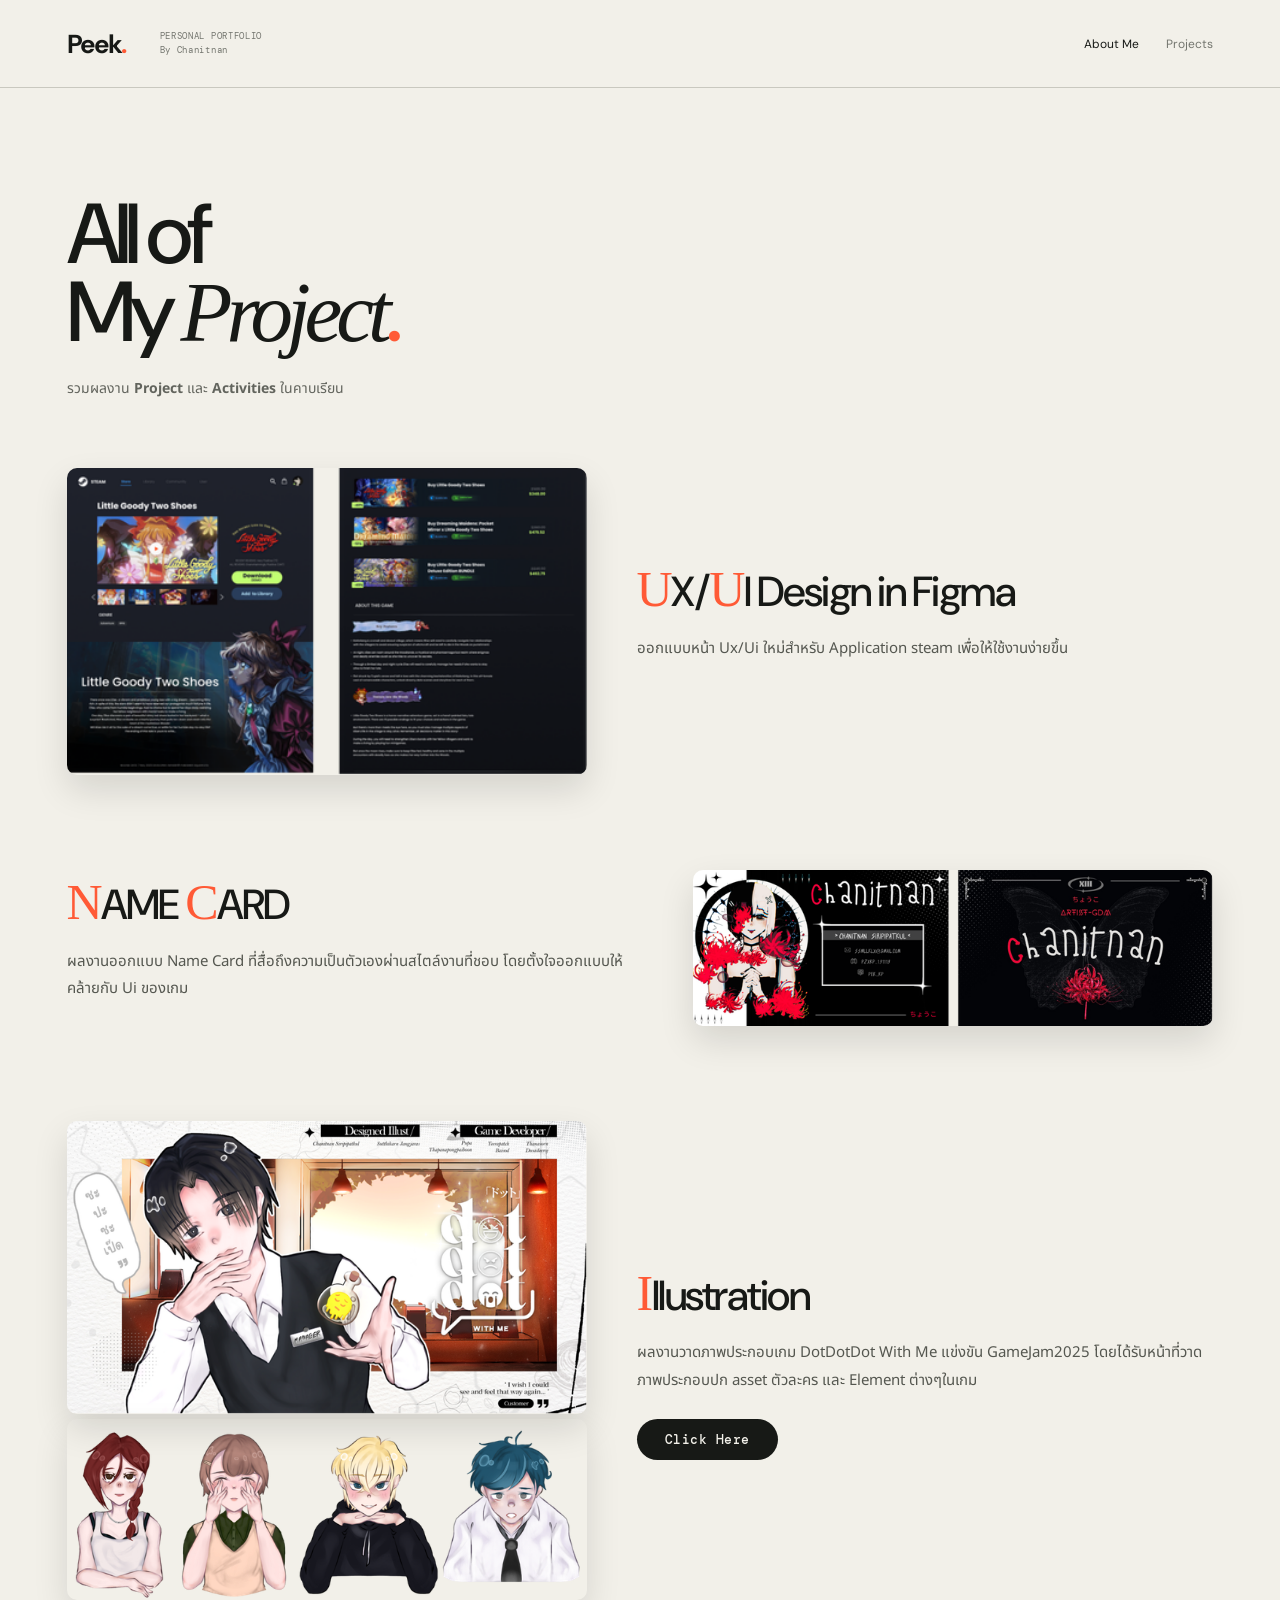
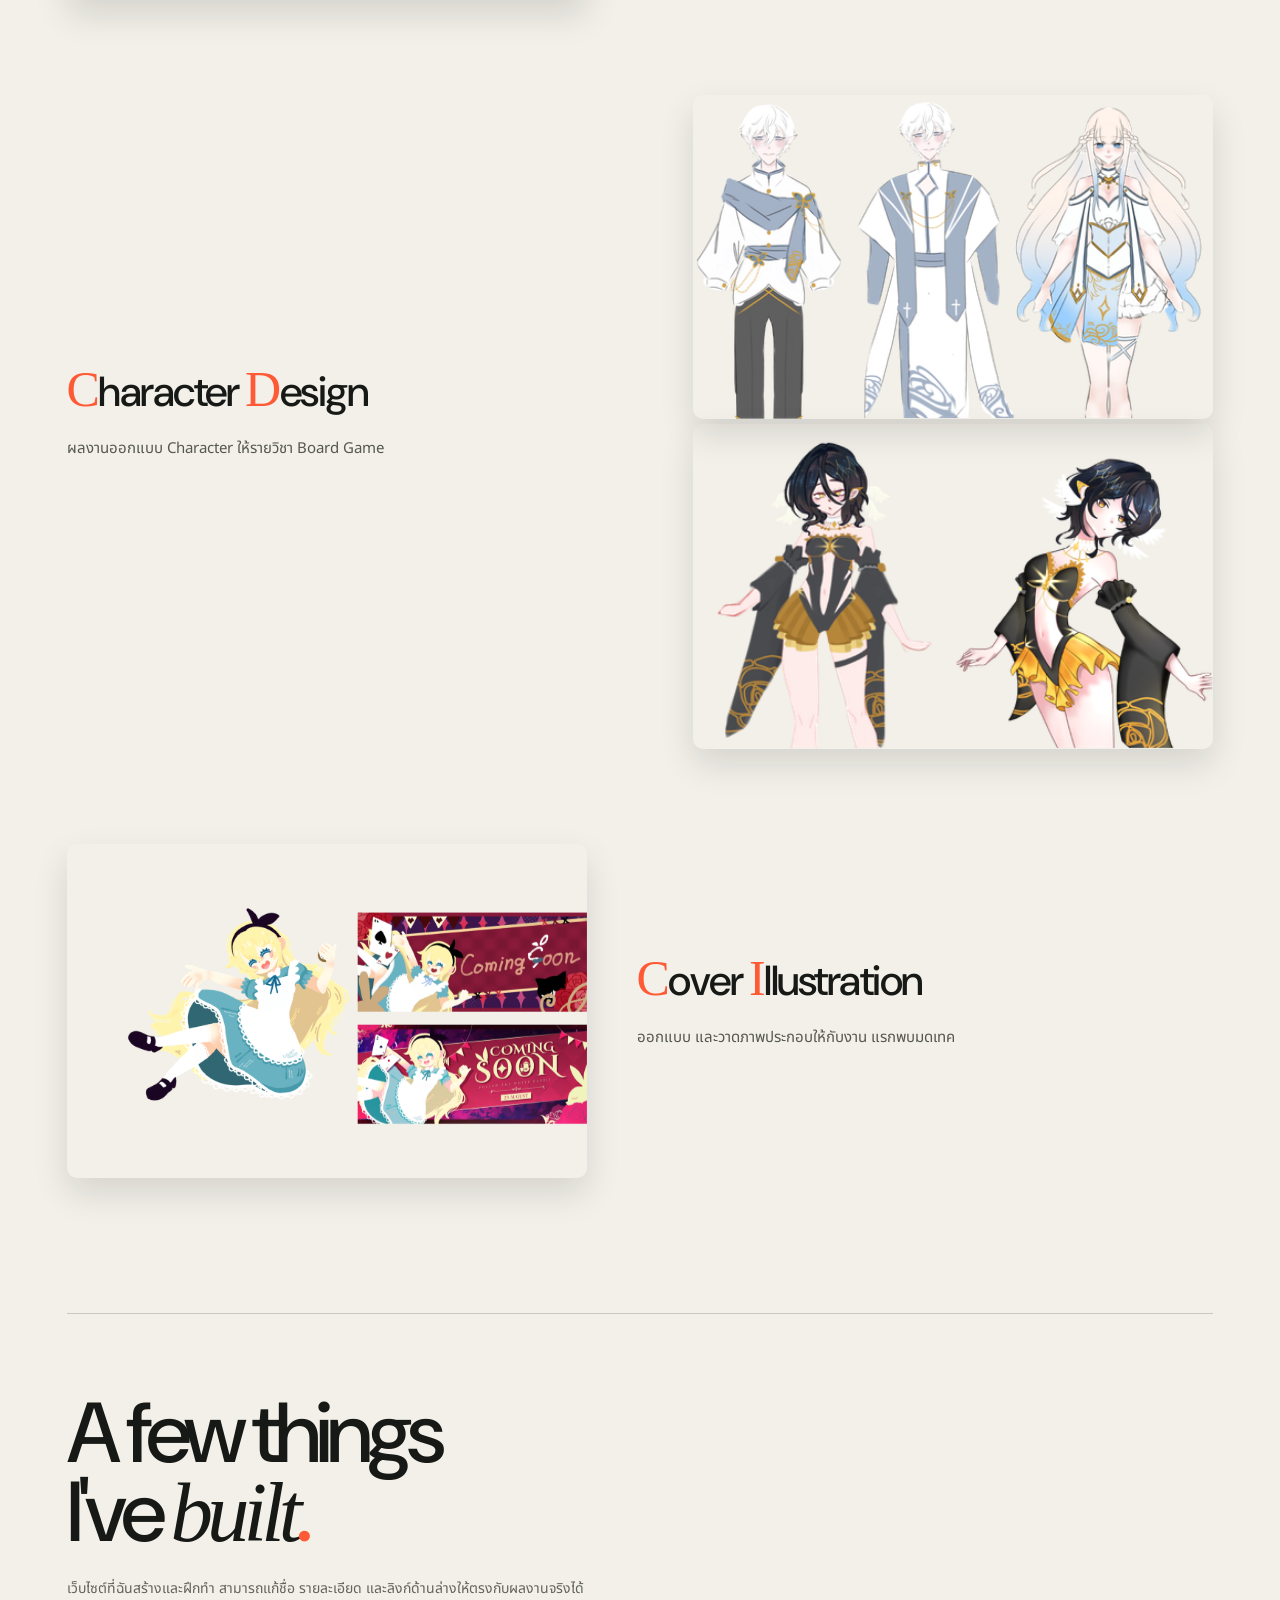
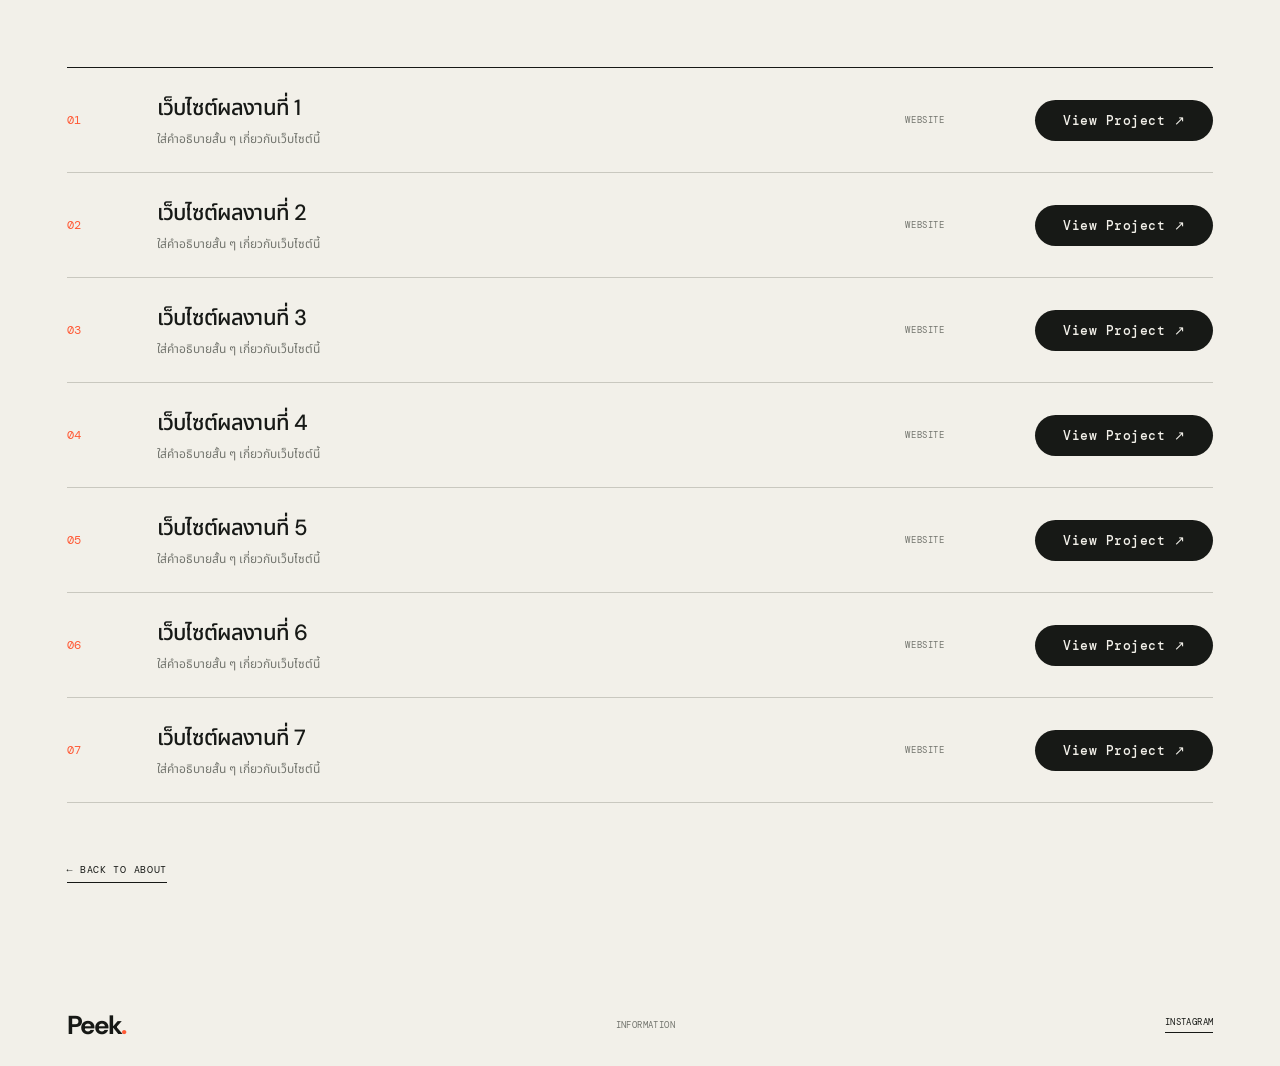
==== project.html @ ac76c355 "final" ====
<!DOCTYPE html>
<html lang="th">
<head>
  <meta charset="UTF-8">
  <meta name="viewport" content="width=device-width, initial-scale=1.0">
  <title>Projects — นางสาวชนิตว์นันท์ สิริพิพัฒน์กุล</title>
  <link rel="stylesheet" href="style.css">
</head>
<body>
   <header class="site_header">
        <a class="logo" href="index.html">Peek<span>.</span></a>
        <span class="header_note">
            PERSONAL PORTFOLIO<br>
            By Chanitnan
        </span>

        <div class="main01">
            <a class="current" href="index.html">About Me</a>
            <a href="project.html">Projects</a>
        </div>
    </header>
  <main class="projects_main section_01">    <h1>All of<br>My <em>Project</em><span class="period">.</span></h1>
    <p class="projects_lead">รวมผลงาน <strong>Project</strong> และ <strong>Activities</strong> ในคาบเรียน</p>
    <div class="project_showcase_01_list">
      <article class="showcase_item">
        <div class="showcase_img_01">
          <img src="/Pic/A1.png" alt="Ux/UiDesign">
        </div>
        <div class="showcase_info">
          <h2><span class="highlight_text">U</span>X/<span class="highlight_text">U</span>I Design in Figma</h2>
          <p>ออกแบบหน้า Ux/Ui ใหม่สำหรับ Application steam เพื่อให้ใช้งานง่ายขึ้น</p>
        </div>
      </article>

      <article class="showcase_item reverse">
        <div class="showcase_info">
          <h2><span class="highlight_text">N</span>AME <span class="highlight_text">C</span>ARD</h2>
          <p>ผลงานออกแบบ Name Card ที่สื่อถึงความเป็นตัวเองผ่านสไตล์งานที่ชอบ โดยตั้งใจออกแบบให้คล้ายกับ Ui ของเกม</p>
        </div>
        <div class="showcase_img_01">
          <img src="/Pic/A2.png" alt="">
        </div>
      </article>

      <article class="showcase_item">
        <div class="showcase_img_02">
          <img src="/Pic/A3.png" alt="">
          <img src="/Pic/A4.png" alt="">
        </div>
        <div class="showcase_info">
          <h2><span class="highlight_text">I</span>llustration</h2>
          <p>ผลงานวาดภาพประกอบเกม DotDotDot With Me แข่งขัน GameJam2025 โดยได้รับหน้าที่วาดภาพประกอบปก asset ตัวละคร และ Element ต่างๆในเกม</p>
          <a href="https://globalgamejam.org/games/2025/dot-dot-dot-me-6" target="_blank" rel="noopener" class="project_link_btn">Click Here</a>
        </div>
      </article>

      <article class="showcase_item reverse">
        <div class="showcase_info">
          <h2><span class="highlight_text">C</span>haracter <span class="highlight_text">D</span>esign</h2>
          <p>ผลงานออกแบบ Character ให้รายวิชา Board Game </p>
        </div>
        <div class="showcase_img_01">
          <img src="/Pic/A5.png" alt="">
          <img src="/Pic/A7.png" alt="">
        </div>
      </article>

      <article class="showcase_item">
        <div class="showcase_img_01">
          <img src="/Pic/A8.png" alt="">
        </div>
        <div class="showcase_info">
          <h2><span class="highlight_text">C</span>over <span class="highlight_text">I</span>llustration</h2>
          <p>ออกแบบ และวาดภาพประกอบให้กับงาน แรกพบมดเทค</p>
          
        </div>
      </article>

    </div>

    <div class="other_built_section">
      <h2 class="sub_built_title">A few things<br>I've <em>built</em><span class="period">.</span></h2>
      <p class="projects_lead">เว็บไซต์ที่ฉันสร้างและฝึกทำ สามารถแก้ชื่อ รายละเอียด และลิงก์ด้านล่างให้ตรงกับผลงานจริงได้</p>

      <div class="work_list">
        <article class="work_item">
          <span class="work_no">01</span>
          <div class="work_info">
            <h2>เว็บไซต์ผลงานที่ 1</h2>
            <p>ใส่คำอธิบายสั้น ๆ เกี่ยวกับเว็บไซต์นี้</p>
          </div>
          <span class="work_type">WEBSITE</span>
          <a href="projects/site1/index.html" target="_blank" rel="noopener" class="project_link_btn" aria-label="เปิดเว็บไซต์ผลงานที่ 1">View Project ↗</a>
        </article>

        <article class="work_item">
          <span class="work_no">02</span>
          <div class="work_info">
            <h2>เว็บไซต์ผลงานที่ 2</h2>
            <p>ใส่คำอธิบายสั้น ๆ เกี่ยวกับเว็บไซต์นี้</p>
          </div>
          <span class="work_type">WEBSITE</span>
          <a href="projects/site2/index.html" target="_blank" rel="noopener" class="project_link_btn" aria-label="เปิดเว็บไซต์ผลงานที่ 2">View Project ↗</a>
        </article>

        <article class="work_item">
          <span class="work_no">03</span>
          <div class="work_info">
            <h2>เว็บไซต์ผลงานที่ 3</h2>
            <p>ใส่คำอธิบายสั้น ๆ เกี่ยวกับเว็บไซต์นี้</p>
          </div>
          <span class="work_type">WEBSITE</span>
          <a href="projects/site3/index.html" target="_blank" rel="noopener" class="project_link_btn" aria-label="เปิดเว็บไซต์ผลงานที่ 3">View Project ↗</a>
        </article>

        <article class="work_item">
          <span class="work_no">04</span>
          <div class="work_info">
            <h2>เว็บไซต์ผลงานที่ 4</h2>
            <p>ใส่คำอธิบายสั้น ๆ เกี่ยวกับเว็บไซต์นี้</p>
          </div>
          <span class="work_type">WEBSITE</span>
          <a href="projects/site4/index.html" target="_blank" rel="noopener" class="project_link_btn" aria-label="เปิดเว็บไซต์ผลงานที่ 4">View Project ↗</a>
        </article>

        <article class="work_item">
          <span class="work_no">05</span>
          <div class="work_info">
            <h2>เว็บไซต์ผลงานที่ 5</h2>
            <p>ใส่คำอธิบายสั้น ๆ เกี่ยวกับเว็บไซต์นี้</p>
          </div>
          <span class="work_type">WEBSITE</span>
          <a href="projects/site5/index.html" target="_blank" rel="noopener" class="project_link_btn" aria-label="เปิดเว็บไซต์ผลงานที่ 5">View Project ↗</a>
        </article>

        <article class="work_item">
          <span class="work_no">06</span>
          <div class="work_info">
            <h2>เว็บไซต์ผลงานที่ 6</h2>
            <p>ใส่คำอธิบายสั้น ๆ เกี่ยวกับเว็บไซต์นี้</p>
          </div>
          <span class="work_type">WEBSITE</span>
          <a href="projects/site6/index.html" target="_blank" rel="noopener" class="project_link_btn" aria-label="เปิดเว็บไซต์ผลงานที่ 6">View Project ↗</a>
        </article>

        <article class="work_item">
          <span class="work_no">07</span>
          <div class="work_info">
            <h2>เว็บไซต์ผลงานที่ 7</h2>
            <p>ใส่คำอธิบายสั้น ๆ เกี่ยวกับเว็บไซต์นี้</p>
          </div>
          <span class="work_type">WEBSITE</span>
          <a href="projects/site7/index.html" target="_blank" rel="noopener" class="project_link_btn" aria-label="เปิดเว็บไซต์ผลงานที่ 7">View Project ↗</a>
        </article>
      </div>
    </div>

    <a class="back_link" href="index.html">← BACK TO ABOUT</a>
    </main>
    <footer class="site_footer">
        <a class="logo" href="index.html">Peek<span>.</span></a>
        <span>INFORMATION</span>
        <a href="https://www.instagram.com/kep_pk/">INSTAGRAM</a>
    </footer>
  
</body>
</html>
---- style.css ----
@import url('https://fonts.googleapis.com/css2?family=DM+Mono:wght@400;500&family=DM+Sans:wght@400;500;600;700&family=Noto+Sans+Thai:wght@300;400;500;600&display=swap');

:root {
    --paper: #f2f0e9;
    --ink: #171916;
    --muted: #73756e;
    --accent: #ff5a36;
    --line: #c9c8bf;
}

* {
    box-sizing: border-box;
}

html {
    scroll-behavior: smooth;
}

body {
    margin: 0px;
    background: var(--paper);
    color: var(--ink);
    font-family: 'DM Sans', 'Noto Sans Thai', sans-serif;
}

a {
    color: inherit;
    text-decoration: none;
}

.site_header {
    height: 88px;
    padding: 0px 5.2%;
    display: flex;
    align-items: center;
    border-bottom: 1px solid var(--line);
    gap: 34px;
}

.logo {
    font-size: 26px;
    letter-spacing: -1.8px;
    font-weight: 700;
    line-height: 1;
}

.logo span,
.period {
    color: var(--accent);
}

.header_note {
    font: 9px/1.5 'DM Mono', monospace;
    color: var(--muted);
    letter-spacing: 0.7px;
}

.main01 {
    display: flex;
    gap: 27px;
    margin-left: auto;
}

.main01 a,
.menu_contact {
    font-size: 12px;
}

.main01 a {
    color: var(--muted);
    transition: color 0.2s;
}

.main01 a:hover,
.main01 a.current {
    color: var(--ink);
}

.main01 sup {
    font: 9px 'DM Mono', monospace;
    color: var(--accent);
}

.menu_contact {
    border-bottom: 1px solid var(--ink);
    padding: 0px 0px 5px;
    margin-left: 25px;
}

.section_01 {
    width: 89.6%;
    max-width: 1180px;
    margin: 0px auto;
}

.intro {
    padding: 32px 0px 105px;
}

.intro_topline,
.section_heading {
    display: flex;
    justify-content: space-between;
    gap: 15px;
    color: var(--muted);
    font: 10px 'DM Mono', monospace;
    letter-spacing: 0.5px;
}

.intro_content_01 {
    display: flex;
    align-items: center;
    justify-content: space-between;
    gap: 50px;
    margin-top: 35px;
}

.intro_text {
    flex: 1;
}

.intro_image_container {
    flex: 0 0 400px;
}

.profile_img {
    width: 100%;
    max-width: 380px;
    height: 520px;
    object-fit: cover;
    border-radius: 36px;
    border: none;
    box-shadow: 0px 20px 40px rgba(0, 0, 0, 0.15);
}

h1 {
    font-size: 85px;
    font-weight: 500;
    letter-spacing: -6px;
    line-height: 0.92;
    margin: 20px 0px 30px;
}

h1 em,
.sub_built_title em,
.highlight_text,
.working_inner h2 em {
    font-family: Georgia, serif;
    font-weight: 400;
}

.intro_bottom {
    display: flex;
    align-items: flex-end;
    justify-content: space-between;
    gap: 35px;
}

.intro_description {
    font-family: 'Noto Sans Thai', sans-serif;
    font-size: 16px;
    line-height: 1.9;
    margin: 0px;
    max-width: 520px;
}

.intro_description strong {
    font-weight: 600;
}

.circle_mark {
    width: 116px;
    height: 116px;
    border: 1px solid var(--ink);
    border-radius: 50%;
    display: flex;
    flex-direction: column;
    align-items: center;
    justify-content: center;
    position: relative;
    flex-shrink: 0;
    transform: rotate(-12deg);
}

.circle_mark span {
    text-align: center;
    font: 8px/1.6 'DM Mono', monospace;
    letter-spacing: 0.5px;
}

.circle_mark b {
    position: absolute;
    right: -4px;
    bottom: 1px;
    background: var(--accent);
    border-radius: 50%;
    width: 31px;
    height: 31px;
    display: grid;
    place-items: center;
    font-size: 18px;
    font-weight: 400;
    transform: rotate(12deg);
}

.profile {
    border-top: 1px solid var(--line);
    padding: 24px 0px 105px;
}

.profile_grid {
    display: grid;
    grid-template-columns: 40% 60%;
    gap: 8%;
    padding-top: 70px;
}

.profile_label {
    display: flex;
    align-items: flex-start;
    gap: 22px;
}

.big_index {
    font: 12px 'DM Mono', monospace;
    color: var(--accent);
    padding-top: 10px;
}

.profile_label h2 {
    font-size: 60px;
    letter-spacing: -4px;
    line-height: 0.95;
    font-weight: 500;
    margin: 0px;
}

.profile_label h2 span {
    color: var(--accent);
}

.large_copy {
    font-family: 'Noto Sans Thai', sans-serif;
    font-size: 26px;
    line-height: 1.7;
    margin: 0px 0px 48px;
    max-width: 620px;
}

.details_grid {
    display: grid;
    grid-template-columns: repeat(3, 1fr);
    gap: 22px;
}

.details_grid article {
    border-top: 1px solid var(--ink);
    padding-top: 14px;
}

.mini_label {
    font: 9px 'DM Mono', monospace;
    color: var(--muted);
    letter-spacing: 0.4px;
}

.details_grid h3 {
    font-size: 17px;
    font-weight: 600;
    margin: 16px 0px 9px;
}

.details_grid p {
    font-family: 'Noto Sans Thai', sans-serif;
    font-size: 13px;
    line-height: 1.9;
    color: #5f615b;
    margin: 0px;
}

.project_working {
    background: #1b1d19;
    color: var(--paper);
    padding: 75px 0px 0px;
    overflow: hidden;
}

.working_inner {
    display: flex;
    justify-content: space-between;
    align-items: flex-end;
    gap: 45px;
    padding-bottom: 70px;
}

.working_inner h2 {
    font-size: 95px;
    line-height: 0.87;
    letter-spacing: -8px;
    font-weight: 500;
    margin: 30px 0px 0px;
}

.working_inner .mini_label {
    color: #b7b8af;
}

.working_right {
    max-width: 300px;
    padding-bottom: 8px;
}

.working_right p {
    font-family: 'Noto Sans Thai', sans-serif;
    font-size: 14px;
    line-height: 1.9;
    color: #c5c5bc;
    margin: 0px 0px 25px;
}

.round_link {
    display: flex;
    justify-content: space-between;
    align-items: center;
    gap: 35px;
    padding: 13px 0px;
    border-bottom: 1px solid #74766d;
    font-size: 12px;
}

.round_link span {
    color: var(--accent);
    font-size: 20px;
}

.site_footer {
    min-height: 83px;
    padding: 20px 5.2%;
    display: flex;
    align-items: center;
    justify-content: space-between;
    gap: 20px;
}

.site_footer > span,
.site_footer > a:last-child {
    font: 9px 'DM Mono', monospace;
    letter-spacing: 0.4px;
    color: var(--muted);
}

.site_footer > a:last-child {
    color: var(--ink);
    border-bottom: 1px solid var(--ink);
    padding-bottom: 4px;
}

.projects_main {
    padding: 32px 0px 100px;
}

.projects_main h1 {
    margin: 75px 0px 25px;
}

.projects_lead {
    font-family: 'Noto Sans Thai', sans-serif;
    color: #62645d;
    font-size: 14px;
    line-height: 1.9;
    max-width: 560px;
    margin: 0px 0px 65px;
}

.project_showcase_01_list {
    display: flex;
    flex-direction: column;
    gap: 90px;
    margin-top: 50px;
}

.showcase_item {
    display: flex;
    align-items: center;
    justify-content: space-between;
    gap: 50px;
}

.showcase_item.reverse {
    flex-direction: row;
}

.showcase_img_01 {
    flex: 0 0 520px;
    max-width: 520px;
}

.showcase_img_01 img {
    width: 100%;
    object-fit: cover;
    border-radius: 10px;
    box-shadow: 0px 15px 35px rgba(0, 0, 0, 0.12);
    transition: transform 0.3s ease, box-shadow 0.3s ease;
}

.showcase_img_01 img:hover {
    transform: translateY(-6px);
    box-shadow: 0px 22px 45px rgba(0, 0, 0, 0.18);
}

.showcase_img_02 {
    flex: 0 0 520px;
    max-width: 520px;
}

.showcase_img_02 img {
    width: 100%;
    object-fit: cover;
    border-radius: 10px;
    box-shadow: 0px 15px 35px rgba(0, 0, 0, 0.12);
    transition: transform 0.3s ease, box-shadow 0.3s ease;
}

.showcase_img_02 img:hover {
    transform: translateY(-6px);
    box-shadow: 0px 22px 45px rgba(0, 0, 0, 0.18);
}

.showcase_info {
    flex: 1;
}

.showcase_info h2 {
    font-size: 42px;
    font-weight: 500;
    letter-spacing: -1.5px;
    margin: 0px 0px 18px;
    line-height: 1.1;
}

.showcase_info h2 .highlight_text {
    color: var(--accent);
    font-size: 50px;
}

.showcase_info p {
    font-family: 'Noto Sans Thai', sans-serif;
    font-size: 15px;
    line-height: 1.85;
    color: #555750;
    margin: 0px 0px 24px;
}

/* ------------------------------------------
   สไตล์ปุ่มแคปซูลสีดำ View Project ↗
   ------------------------------------------ */
.project_link_btn {
    display: inline-flex;
    align-items: center;
    justify-content: center;
    gap: 8px;
    padding: 12px 28px;
    background-color: var(--ink);
    color: var(--paper);
    border: none;
    border-radius: 50px;
    font-family: 'DM Mono', monospace;
    font-size: 13px;
    font-weight: 500;
    letter-spacing: 0.5px;
    text-decoration: none;
    transition: transform 0.2s ease, background-color 0.2s ease, box-shadow 0.2s ease;
}

.project_link_btn:hover {
    background-color: var(--accent);
    color: #ffffff;
    transform: translateY(-2px);
    box-shadow: 0px 6px 16px rgba(0, 0, 0, 0.2);
}

/* ------------------------------------------
   Layout โซน "A few things I've built." ด้านล่าง
   ------------------------------------------ */
.other_built_section {
    margin-top: 130px;
    padding-top: 80px;
    border-top: 1px solid var(--line);
}

.sub_built_title {
    font-size: 85px;
    font-weight: 500;
    letter-spacing: -6px;
    line-height: 0.92;
    margin: 0px 0px 25px;
}

.work_list {
    border-top: 1px solid var(--ink);
}

.work_item {
    display: grid;
    grid-template-columns: 70px 1fr 110px auto;
    align-items: center;
    gap: 20px;
    padding: 24px 0px;
    border-bottom: 1px solid var(--line);
    transition: padding 0.25s, background 0.25s;
}

.work_item:hover {
    padding: 24px 15px;
    background: #e8e6dd;
}

.work_no {
    font: 12px 'DM Mono', monospace;
    color: var(--accent);
}

.work_info h2 {
    font-size: 22px;
    letter-spacing: -0.7px;
    font-weight: 500;
    margin: 0px 0px 5px;
}

.work_info p {
    font-family: 'Noto Sans Thai', sans-serif;
    font-size: 12px;
    color: var(--muted);
    margin: 0px;
}

.work_type {
    font: 9px 'DM Mono', monospace;
    color: var(--muted);
    letter-spacing: 0.6px;
}

.back_link {
    display: inline-block;
    margin-top: 60px;
    font: 10px 'DM Mono', monospace;
    letter-spacing: 0.7px;
    border-bottom: 1px solid var(--ink);
    padding-bottom: 6px;
}

/* Responsive: แท็บเล็ต */
@media (max-width: 760px) {
    .site_header {
        height: auto;
        min-height: 78px;
        padding: 18px 5%;
        gap: 17px;
        flex-wrap: wrap;
    }

    .header_note {
        display: none;
    }

    .main01 {
        gap: 18px;
    }

    .menu_contact {
        margin-left: 0px;
    }

    .section_01 {
        width: 90%;
    }

    .intro {
        padding-bottom: 75px;
    }

    .intro_content_01 {
        flex-direction: column-reverse;
        align-items: flex-start;
        gap: 25px;
    }

    .intro_image_container {
        flex: unset;
        width: 100%;
        max-width: 100%;
    }

    .profile_img {
        height: 420px;
    }

    h1,
    .sub_built_title {
        font-size: 64px;
        margin: 20px 0px 25px;
    }

    .profile_grid {
        grid-template-columns: 100%;
        gap: 35px;
        padding-top: 45px;
    }

    .details_grid {
        gap: 15px;
    }

    .working_inner {
        align-items: flex-start;
        flex-direction: column;
    }

    .working_right {
        max-width: 430px;
    }

    .showcase_item,
    .showcase_item.reverse {
        flex-direction: column-reverse;
        align-items: flex-start;
        gap: 25px;
    }

    .showcase_img_01 {
        flex: unset;
        width: 100%;
        max-width: 100%;
    }

    .showcase_img_01 img {
        height: 280px;
    }

    .showcase_info h2 {
        font-size: 32px;
    }

    .work_item {
        grid-template-columns: 34px 1fr auto;
        gap: 12px;
    }

    .work_type {
        display: none;
    }

    .work_info h2 {
        font-size: 18px;
    }

    .work_info p {
        font-size: 11px;
    }

    .site_footer {
        flex-wrap: wrap;
    }

    .site_footer > span {
        order: 3;
        width: 100%;
    }
}

/* Responsive: มือถือ */
@media (max-width: 480px) {
    .logo {
        font-size: 23px;
    }

    .main01 {
        margin-left: auto;
    }

    .main01 a,
    .menu_contact {
        font-size: 11px;
    }

    .menu_contact {
        display: none;
    }

    .intro_topline,
    .section_heading {
        font-size: 8px;
    }

    .intro_bottom {
        align-items: flex-start;
    }

    .intro_description {
        font-size: 14px;
    }

    .circle_mark {
        width: 83px;
        height: 83px;
    }

    .circle_mark span {
        font-size: 6px;
    }

    .circle_mark b {
        width: 25px;
        height: 25px;
    }

    .profile_img {
        height: 350px;
        border-radius: 24px;
    }

    .details_grid {
        grid-template-columns: 100%;
    }

    .details_grid article {
        padding: 13px 0px;
    }

    .details_grid h3 {
        margin: 10px 0px 5px;
    }

    .projects_main h1,
    .sub_built_title {
        font-size: 48px;
        margin-top: 40px;
    }

    .projects_lead {
        margin-bottom: 42px;
    }

    .other_built_section {
        margin-top: 80px;
        padding-top: 50px;
    }

    .work_item {
        grid-template-columns: 27px 1fr auto;
    }

    .work_info h2 {
        font-size: 16px;
    }

    .work_info p {
        font-size: 10px;
    }

    .project_link_btn {
        padding: 8px 18px;
        font-size: 11px;
    }
}
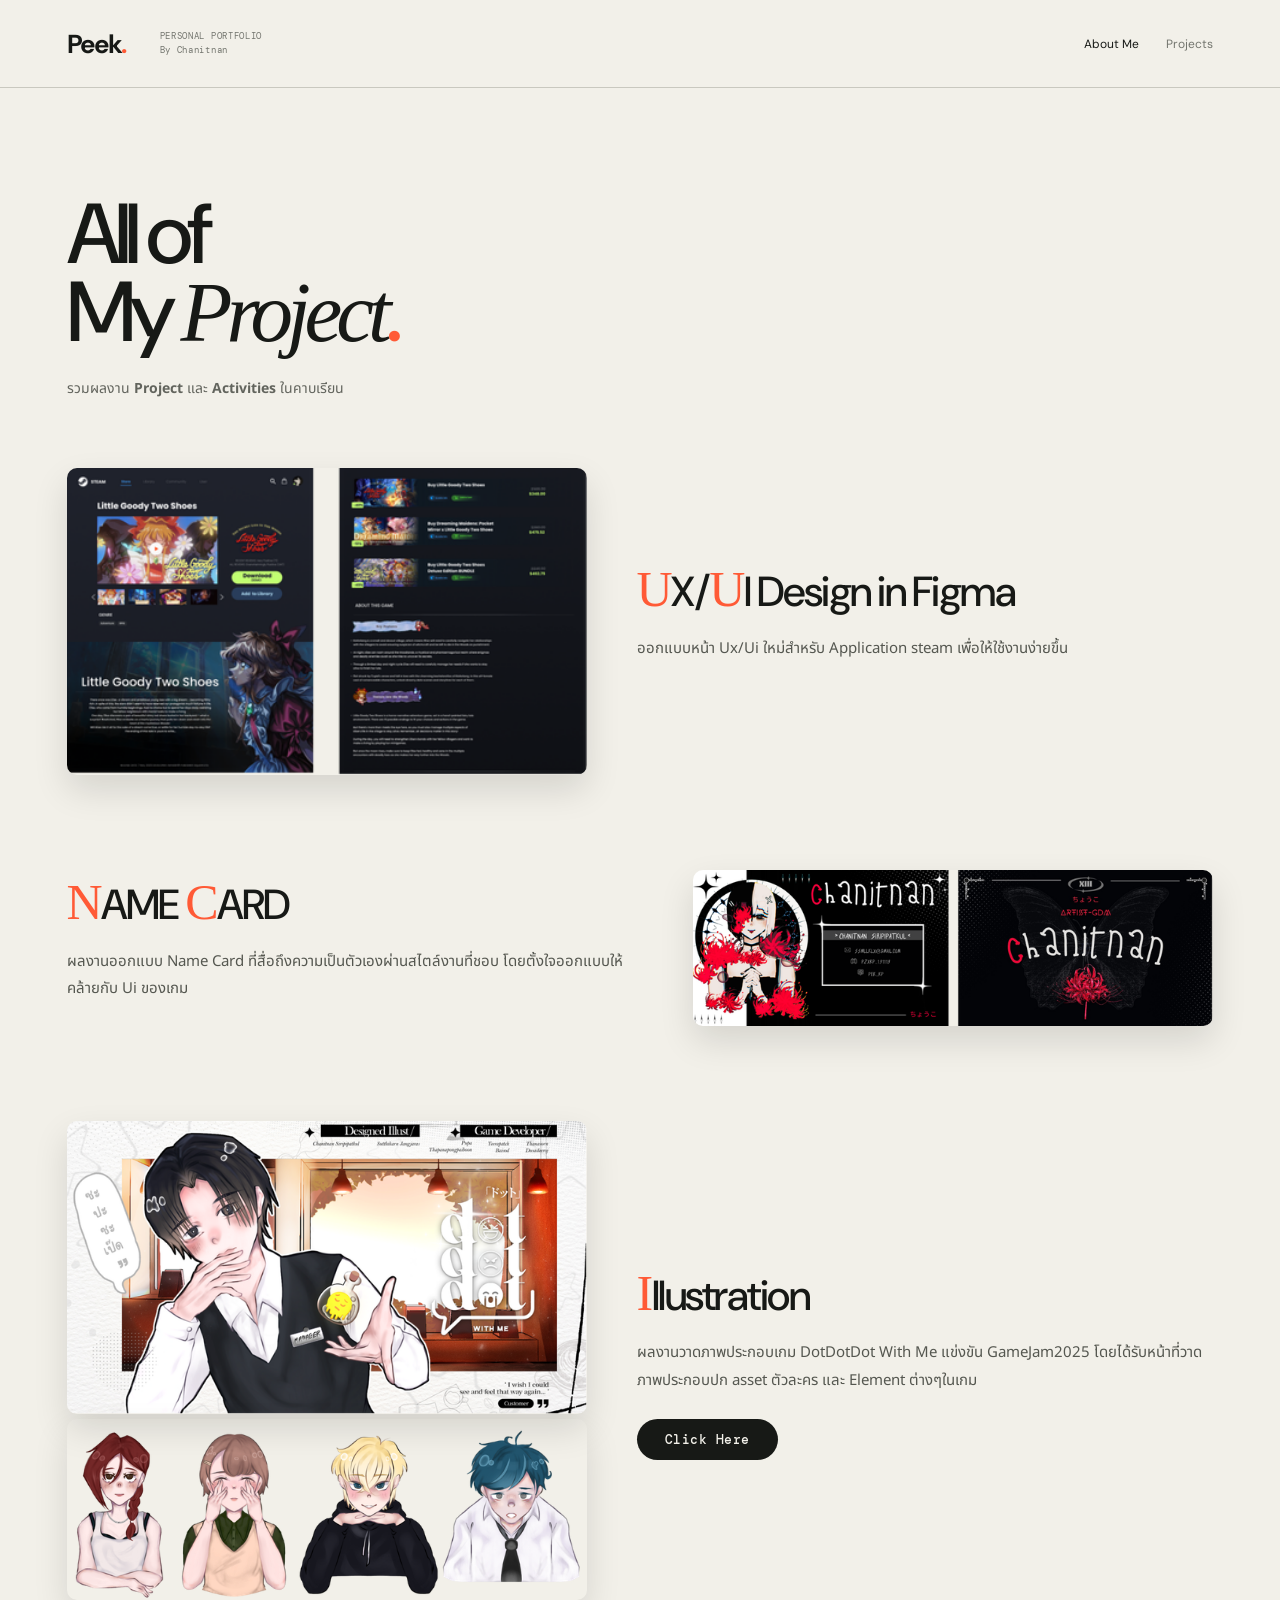
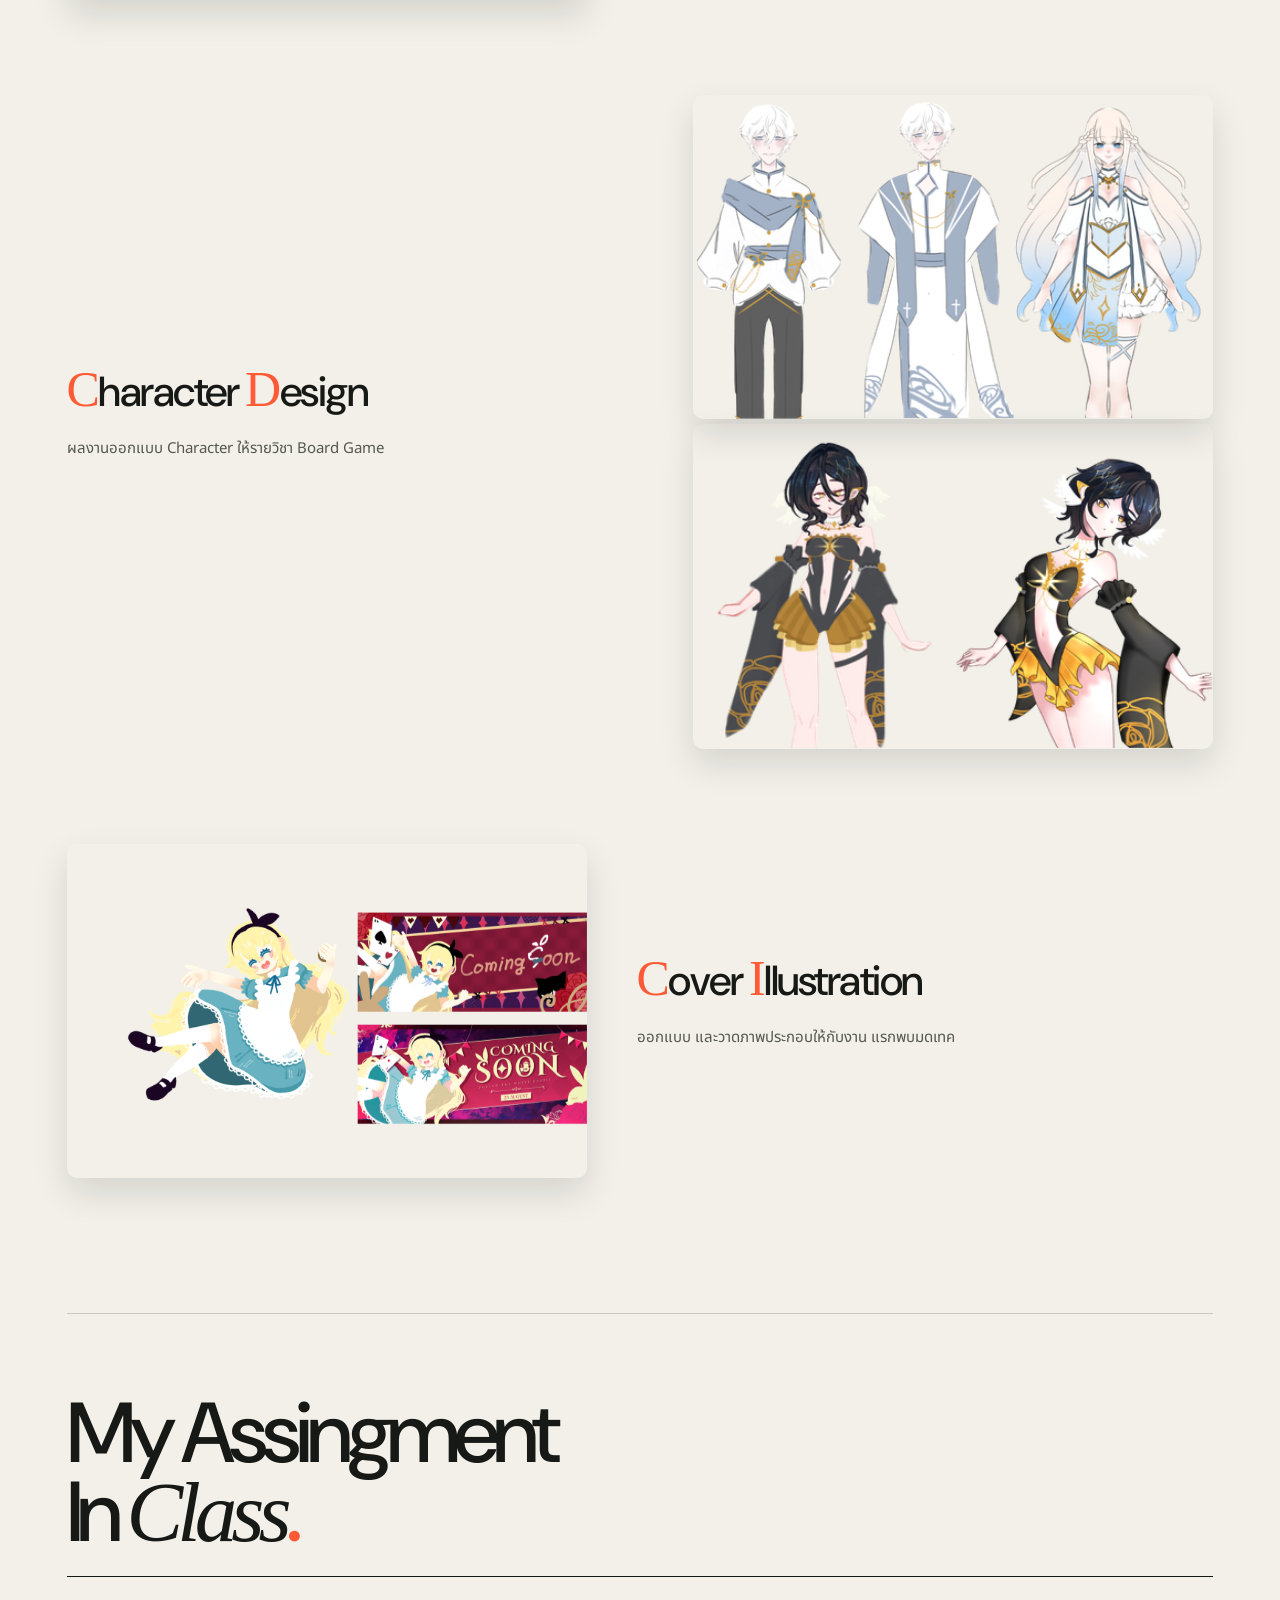
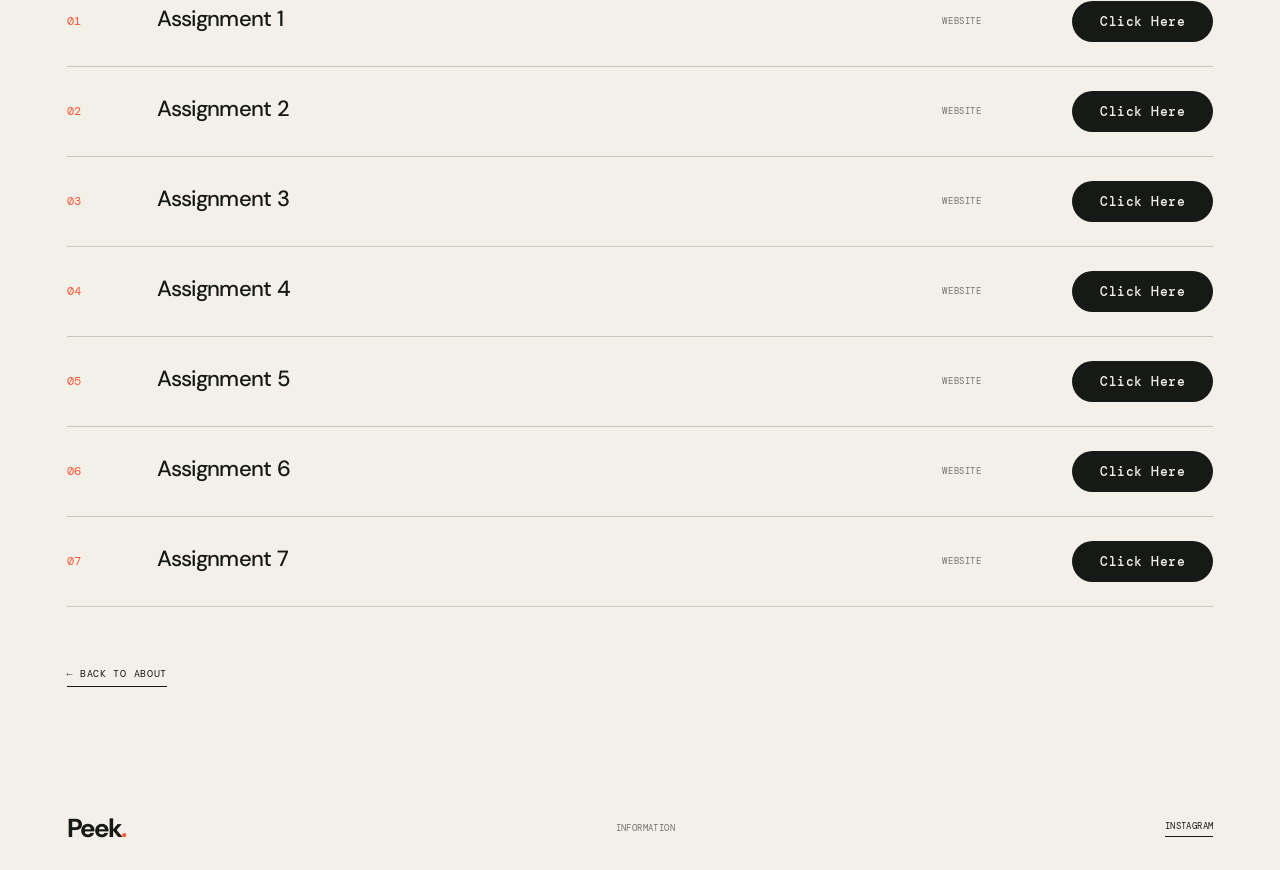
==== commit 415c4c89: "final5" ====
--- a/project.html
+++ b/project.html
@@ -24,7 +24,7 @@
     <div class="project_showcase_01_list">
       <article class="showcase_item">
         <div class="showcase_img_01">
-          <img src="/Pic/A1.png" alt="Ux/UiDesign">
+          <img src="./Pic/A1.png" alt="Ux/UiDesign">
         </div>
         <div class="showcase_info">
           <h2><span class="highlight_text">U</span>X/<span class="highlight_text">U</span>I Design in Figma</h2>
@@ -38,14 +38,14 @@
           <p>ผลงานออกแบบ Name Card ที่สื่อถึงความเป็นตัวเองผ่านสไตล์งานที่ชอบ โดยตั้งใจออกแบบให้คล้ายกับ Ui ของเกม</p>
         </div>
         <div class="showcase_img_01">
-          <img src="/Pic/A2.png" alt="">
+          <img src="./Pic/A2.png" alt="">
         </div>
       </article>
 
       <article class="showcase_item">
         <div class="showcase_img_02">
-          <img src="/Pic/A3.png" alt="">
-          <img src="/Pic/A4.png" alt="">
+          <img src="./Pic/A3.png" alt="">
+          <img src="./Pic/A4.png" alt="">
         </div>
         <div class="showcase_info">
           <h2><span class="highlight_text">I</span>llustration</h2>
@@ -60,14 +60,14 @@
           <p>ผลงานออกแบบ Character ให้รายวิชา Board Game </p>
         </div>
         <div class="showcase_img_01">
-          <img src="/Pic/A5.png" alt="">
-          <img src="/Pic/A7.png" alt="">
+          <img src="./Pic/A5.png" alt="">
+          <img src="./Pic/A7.png" alt="">
         </div>
       </article>
 
       <article class="showcase_item">
         <div class="showcase_img_01">
-          <img src="/Pic/A8.png" alt="">
+          <img src="./Pic/A8.png" alt="">
         </div>
         <div class="showcase_info">
           <h2><span class="highlight_text">C</span>over <span class="highlight_text">I</span>llustration</h2>
@@ -79,78 +79,69 @@
     </div>
 
     <div class="other_built_section">
-      <h2 class="sub_built_title">A few things<br>I've <em>built</em><span class="period">.</span></h2>
-      <p class="projects_lead">เว็บไซต์ที่ฉันสร้างและฝึกทำ สามารถแก้ชื่อ รายละเอียด และลิงก์ด้านล่างให้ตรงกับผลงานจริงได้</p>
-
+      <h2 class="sub_built_title">My Assingment<br>In <em>Class</em><span class="period">.</span></h2>
       <div class="work_list">
         <article class="work_item">
           <span class="work_no">01</span>
           <div class="work_info">
-            <h2>เว็บไซต์ผลงานที่ 1</h2>
-            <p>ใส่คำอธิบายสั้น ๆ เกี่ยวกับเว็บไซต์นี้</p>
+            <h2>Assignment 1</h2>
           </div>
           <span class="work_type">WEBSITE</span>
-          <a href="projects/site1/index.html" target="_blank" rel="noopener" class="project_link_btn" aria-label="เปิดเว็บไซต์ผลงานที่ 1">View Project ↗</a>
+          <a href="./AsMent/Assignment1/week1/index.html" target="_blank" rel="noopener" class="project_link_btn" aria-label="Assignment 1">Click Here</a>
         </article>
 
         <article class="work_item">
           <span class="work_no">02</span>
           <div class="work_info">
-            <h2>เว็บไซต์ผลงานที่ 2</h2>
-            <p>ใส่คำอธิบายสั้น ๆ เกี่ยวกับเว็บไซต์นี้</p>
+            <h2>Assignment 2</h2>
           </div>
           <span class="work_type">WEBSITE</span>
-          <a href="projects/site2/index.html" target="_blank" rel="noopener" class="project_link_btn" aria-label="เปิดเว็บไซต์ผลงานที่ 2">View Project ↗</a>
+          <a href="./AsMent/Assignment2/index.html" target="_blank" rel="noopener" class="project_link_btn" aria-label="Assignment 2">Click Here</a>
         </article>
 
         <article class="work_item">
           <span class="work_no">03</span>
           <div class="work_info">
-            <h2>เว็บไซต์ผลงานที่ 3</h2>
-            <p>ใส่คำอธิบายสั้น ๆ เกี่ยวกับเว็บไซต์นี้</p>
+            <h2>Assignment 3</h2>
           </div>
           <span class="work_type">WEBSITE</span>
-          <a href="projects/site3/index.html" target="_blank" rel="noopener" class="project_link_btn" aria-label="เปิดเว็บไซต์ผลงานที่ 3">View Project ↗</a>
+          <a href="./AsMent/Assignment3/as3/index.html" target="_blank" rel="noopener" class="project_link_btn" aria-label="Assignment 3">Click Here</a>
         </article>
 
         <article class="work_item">
           <span class="work_no">04</span>
           <div class="work_info">
-            <h2>เว็บไซต์ผลงานที่ 4</h2>
-            <p>ใส่คำอธิบายสั้น ๆ เกี่ยวกับเว็บไซต์นี้</p>
+            <h2>Assignment 4</h2>
           </div>
           <span class="work_type">WEBSITE</span>
-          <a href="projects/site4/index.html" target="_blank" rel="noopener" class="project_link_btn" aria-label="เปิดเว็บไซต์ผลงานที่ 4">View Project ↗</a>
+          <a href="./AsMent/Assignment4/assignment4/recipe.html" target="_blank" rel="noopener" class="project_link_btn" aria-label="Assignment 4">Click Here</a>
         </article>
 
         <article class="work_item">
           <span class="work_no">05</span>
           <div class="work_info">
-            <h2>เว็บไซต์ผลงานที่ 5</h2>
-            <p>ใส่คำอธิบายสั้น ๆ เกี่ยวกับเว็บไซต์นี้</p>
+            <h2>Assignment 5</h2>
           </div>
           <span class="work_type">WEBSITE</span>
-          <a href="projects/site5/index.html" target="_blank" rel="noopener" class="project_link_btn" aria-label="เปิดเว็บไซต์ผลงานที่ 5">View Project ↗</a>
+          <a href="./AsMent/Assignment5/assignment5/index.html" target="_blank" rel="noopener" class="project_link_btn" aria-label="Assignment 5">Click Here</a>
         </article>
 
         <article class="work_item">
           <span class="work_no">06</span>
           <div class="work_info">
-            <h2>เว็บไซต์ผลงานที่ 6</h2>
-            <p>ใส่คำอธิบายสั้น ๆ เกี่ยวกับเว็บไซต์นี้</p>
+            <h2>Assignment 6</h2>
           </div>
           <span class="work_type">WEBSITE</span>
-          <a href="projects/site6/index.html" target="_blank" rel="noopener" class="project_link_btn" aria-label="เปิดเว็บไซต์ผลงานที่ 6">View Project ↗</a>
+          <a href="./AsMent/Assignment6/assignment-6/register.html" target="_blank" rel="noopener" class="project_link_btn" aria-label="Assignment 6">Click Here</a>
         </article>
 
         <article class="work_item">
           <span class="work_no">07</span>
           <div class="work_info">
-            <h2>เว็บไซต์ผลงานที่ 7</h2>
-            <p>ใส่คำอธิบายสั้น ๆ เกี่ยวกับเว็บไซต์นี้</p>
+            <h2>Assignment 7</h2>
           </div>
           <span class="work_type">WEBSITE</span>
-          <a href="projects/site7/index.html" target="_blank" rel="noopener" class="project_link_btn" aria-label="เปิดเว็บไซต์ผลงานที่ 7">View Project ↗</a>
+          <a href="./AsMent/Assignment7/index.html" target="_blank" rel="noopener" class="project_link_btn" aria-label="Assignment 7">Click Here</a>
         </article>
       </div>
     </div>
